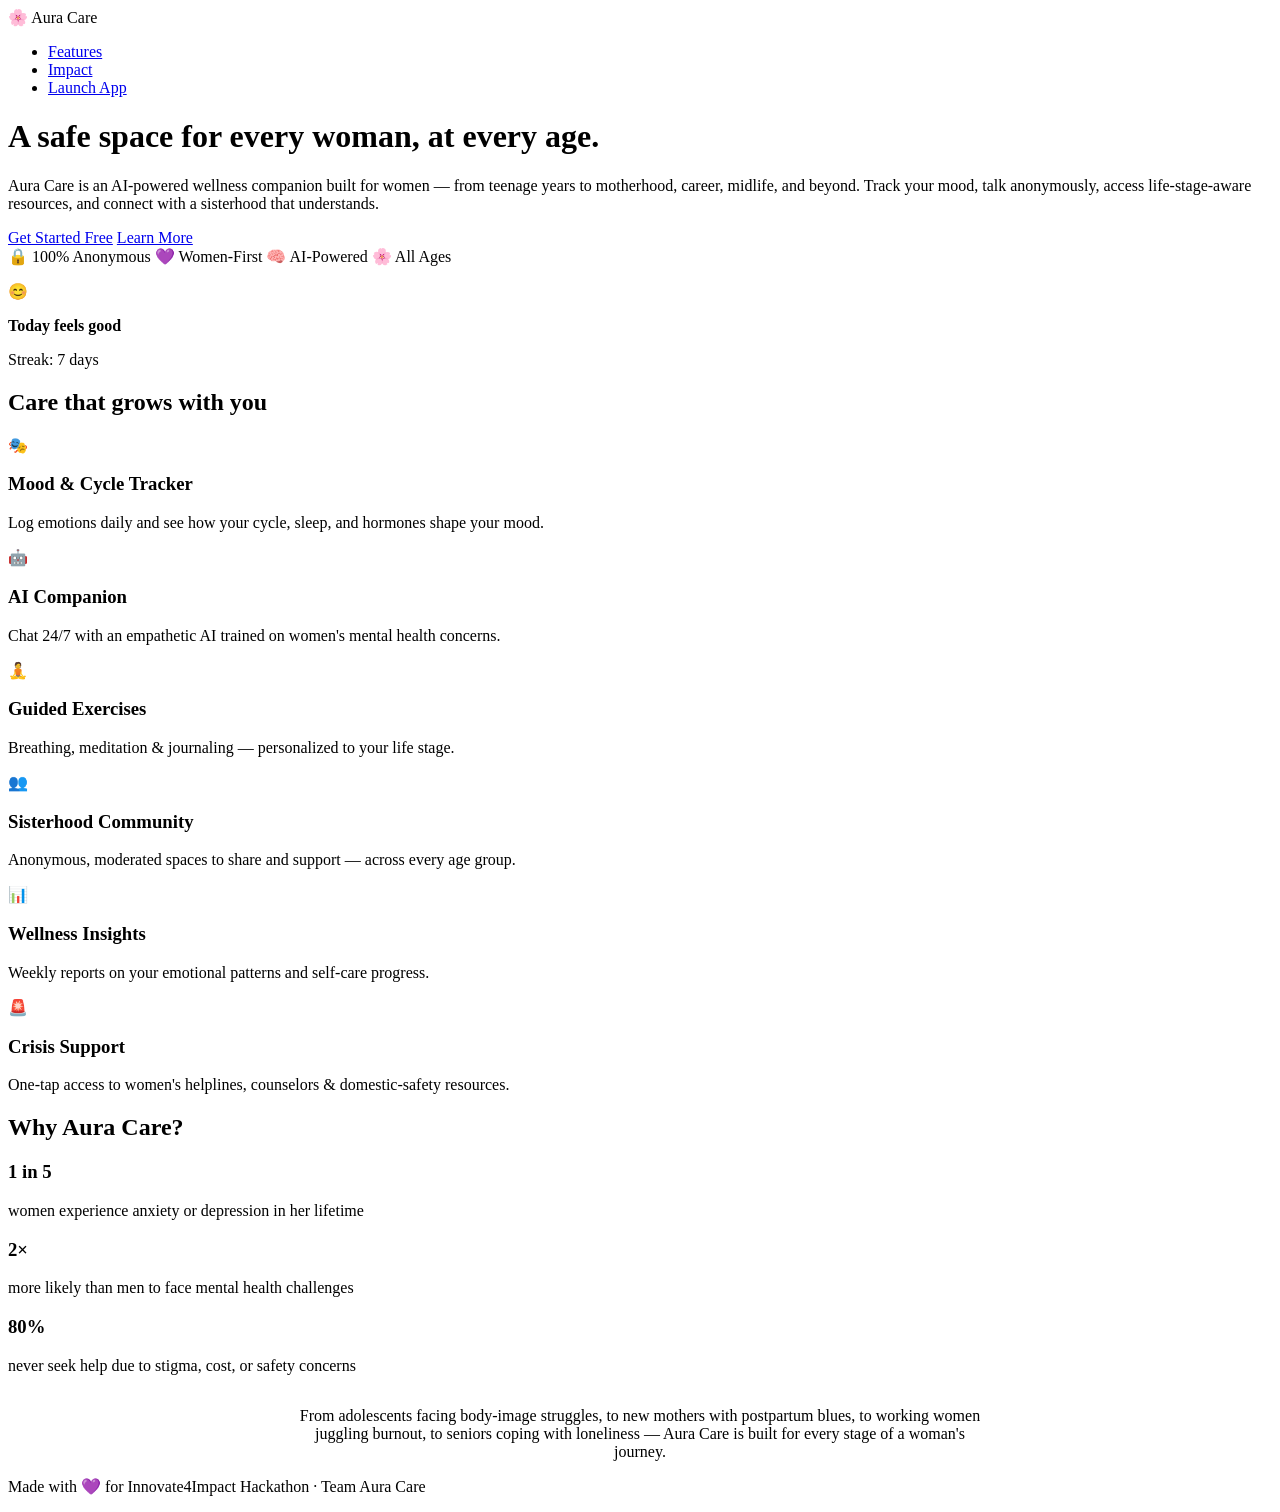
==== index.html @ 302e7a84 "Add files via upload" ====
<!DOCTYPE html>
<html lang="en">
<head>
<meta charset="UTF-8" />
<meta name="viewport" content="width=device-width, initial-scale=1.0"/>
<title>Aura Care — Mental Wellness for Every Woman</title>
<link rel="stylesheet" href="css/style.css"/>
</head>
<body class="landing">
<nav class="navbar">
  <div class="logo">🌸 <span>Aura Care</span></div>
  <ul class="nav-links">
    <li><a href="#features">Features</a></li>
    <li><a href="#impact">Impact</a></li>
    <li><a href="dashboard.html" class="btn-primary">Launch App</a></li>
  </ul>
</nav>

<header class="hero">
  <div class="hero-text">
    <h1>A safe space for <span class="grad">every woman</span>, at every age.</h1>
    <p>Aura Care is an AI-powered wellness companion built for women — from teenage years to motherhood, career, midlife, and beyond. Track your mood, talk anonymously, access life-stage-aware resources, and connect with a sisterhood that understands.</p>
    <div class="cta-group">
      <a href="dashboard.html" class="btn-primary large">Get Started Free</a>
      <a href="#features" class="btn-ghost large">Learn More</a>
    </div>
    <div class="trust">
      <span>🔒 100% Anonymous</span>
      <span>💜 Women-First</span>
      <span>🧠 AI-Powered</span>
      <span>🌸 All Ages</span>
    </div>
  </div>
  <div class="hero-visual">
    <div class="orb orb1"></div>
    <div class="orb orb2"></div>
    <div class="orb orb3"></div>
    <div class="card floating">
      <p class="mood-emoji">😊</p>
      <p><strong>Today feels good</strong></p>
      <p class="muted">Streak: 7 days</p>
    </div>
  </div>
</header>

<section id="features" class="features">
  <h2>Care that grows with <span class="grad">you</span></h2>
  <div class="feature-grid">
    <div class="feature-card">
      <div class="icon">🎭</div>
      <h3>Mood & Cycle Tracker</h3>
      <p>Log emotions daily and see how your cycle, sleep, and hormones shape your mood.</p>
    </div>
    <div class="feature-card">
      <div class="icon">🤖</div>
      <h3>AI Companion</h3>
      <p>Chat 24/7 with an empathetic AI trained on women's mental health concerns.</p>
    </div>
    <div class="feature-card">
      <div class="icon">🧘</div>
      <h3>Guided Exercises</h3>
      <p>Breathing, meditation & journaling — personalized to your life stage.</p>
    </div>
    <div class="feature-card">
      <div class="icon">👥</div>
      <h3>Sisterhood Community</h3>
      <p>Anonymous, moderated spaces to share and support — across every age group.</p>
    </div>
    <div class="feature-card">
      <div class="icon">📊</div>
      <h3>Wellness Insights</h3>
      <p>Weekly reports on your emotional patterns and self-care progress.</p>
    </div>
    <div class="feature-card">
      <div class="icon">🚨</div>
      <h3>Crisis Support</h3>
      <p>One-tap access to women's helplines, counselors & domestic-safety resources.</p>
    </div>
  </div>
</section>

<section id="impact" class="impact">
  <h2>Why Aura Care?</h2>
  <div class="stats">
    <div><h3>1 in 5</h3><p>women experience anxiety or depression in her lifetime</p></div>
    <div><h3>2×</h3><p>more likely than men to face mental health challenges</p></div>
    <div><h3>80%</h3><p>never seek help due to stigma, cost, or safety concerns</p></div>
  </div>
  <p style="text-align:center;margin-top:2rem;color:var(--muted);max-width:700px;margin-left:auto;margin-right:auto">From adolescents facing body-image struggles, to new mothers with postpartum blues, to working women juggling burnout, to seniors coping with loneliness — Aura Care is built for every stage of a woman's journey.</p>
</section>

<footer>
  <p>Made with 💜 for Innovate4Impact Hackathon · Team Aura Care</p>
</footer>
</body>
</html>
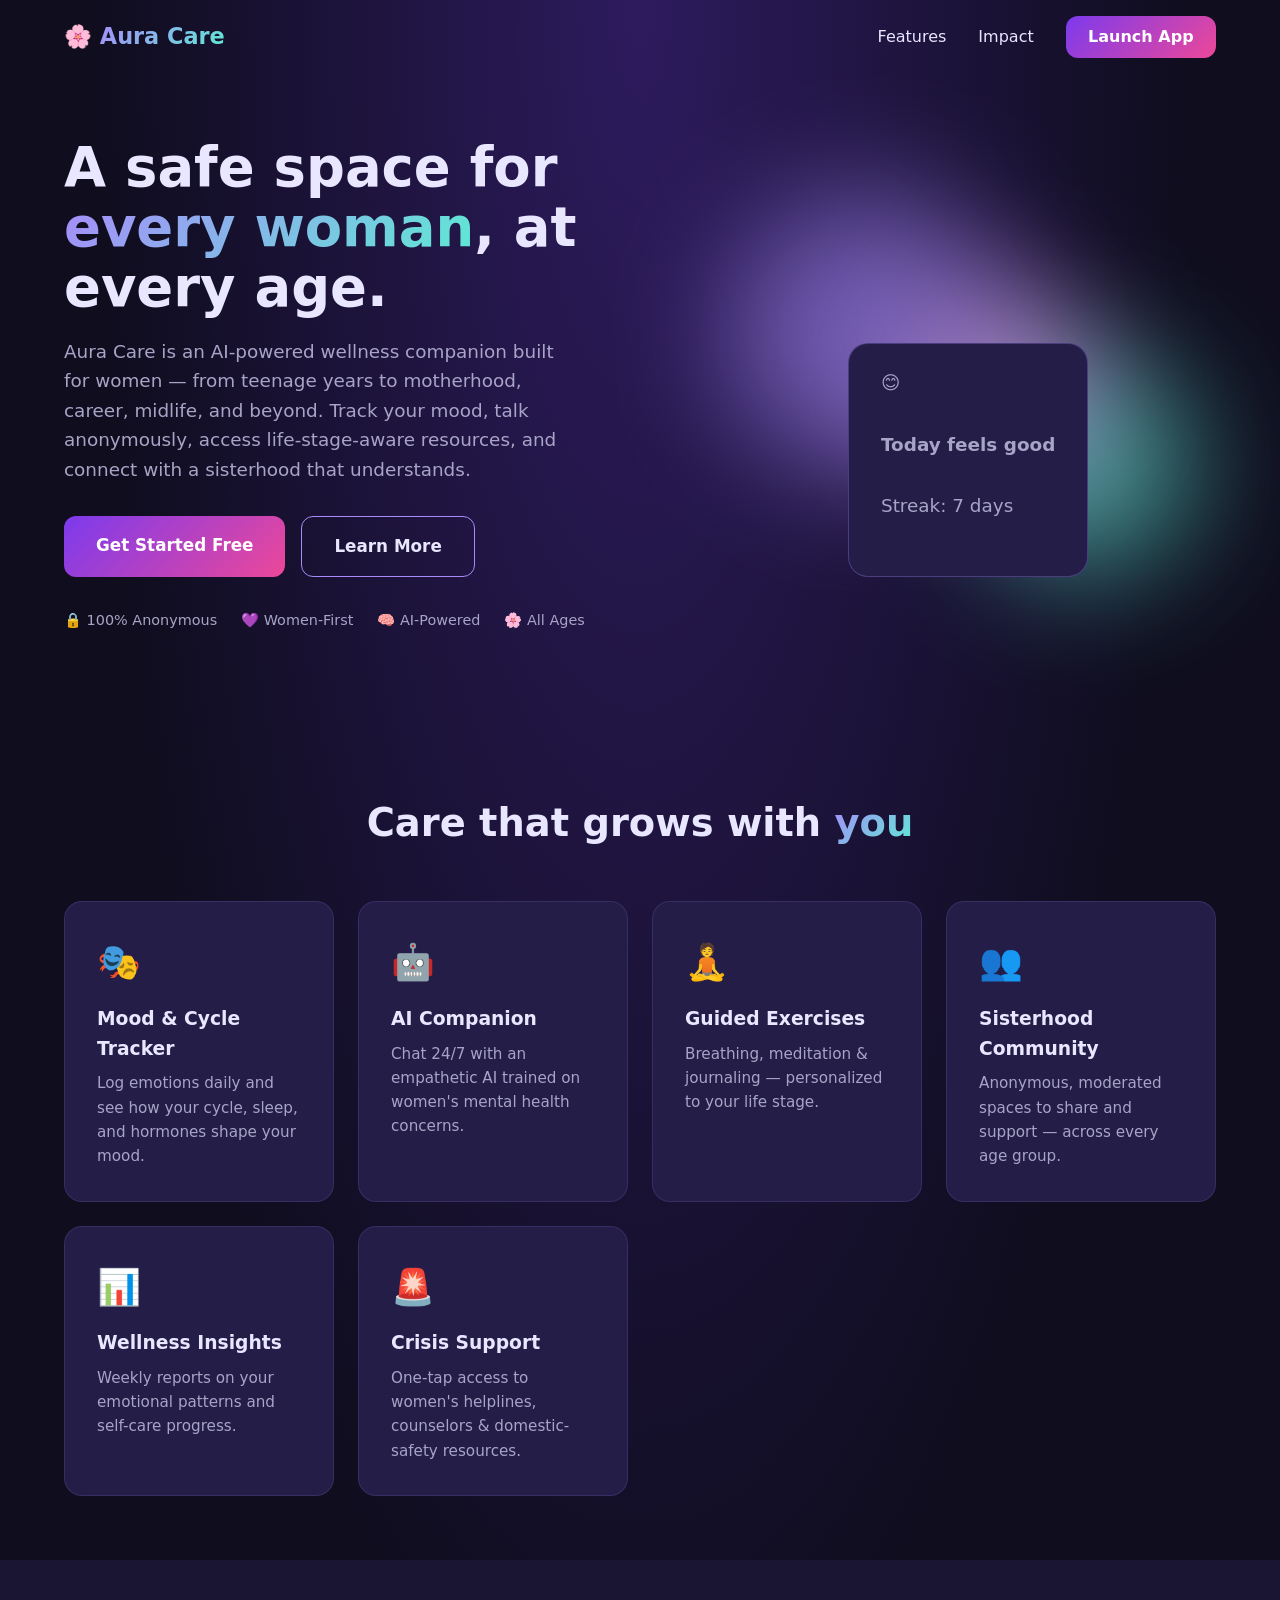
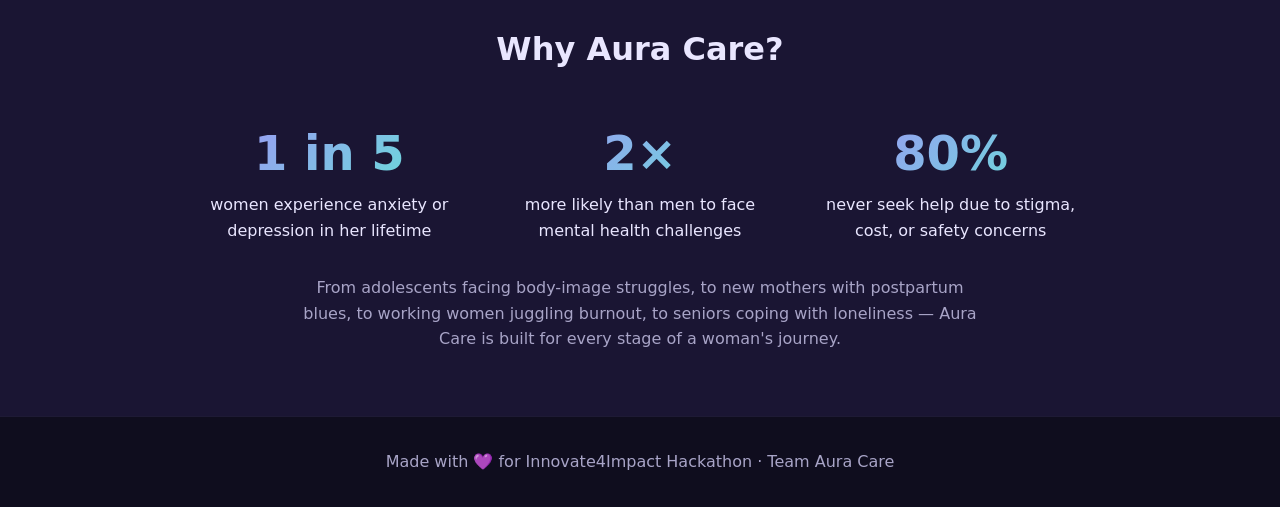
==== commit 4efb3bac: "Add files via upload" ====
--- a/index.html
+++ b/index.html
@@ -4,7 +4,7 @@
 <meta charset="UTF-8" />
 <meta name="viewport" content="width=device-width, initial-scale=1.0"/>
 <title>Aura Care — Mental Wellness for Every Woman</title>
-<link rel="stylesheet" href="css/style.css"/>
+<link rel="stylesheet" href="style.css"/>
 </head>
 <body class="landing">
 <nav class="navbar">
--- a/style.css
+++ b/style.css
@@ -0,0 +1,131 @@
+:root{
+  --bg:#0f0d1e; --bg2:#1a1533; --card:#231d47; --card2:#2d2557;
+  --pri:#a78bfa; --pri2:#7c3aed; --acc:#5eead4; --pink:#f0abfc;
+  --text:#e9e6ff; --muted:#a8a4c7; --danger:#ff6b8a;
+  --grad:linear-gradient(135deg,#a78bfa,#5eead4);
+  --grad2:linear-gradient(135deg,#7c3aed,#ec4899);
+}
+*{box-sizing:border-box;margin:0;padding:0}
+body{font-family:'Inter',system-ui,-apple-system,sans-serif;background:var(--bg);color:var(--text);line-height:1.6;min-height:100vh}
+a{color:inherit;text-decoration:none}
+.muted{color:var(--muted);font-size:.9rem}
+.grad{background:var(--grad);-webkit-background-clip:text;background-clip:text;color:transparent}
+
+/* Buttons */
+.btn-primary{background:var(--grad2);color:#fff;border:none;padding:.7rem 1.4rem;border-radius:12px;font-weight:600;cursor:pointer;transition:transform .2s,box-shadow .2s}
+.btn-primary:hover{transform:translateY(-2px);box-shadow:0 10px 30px rgba(124,58,237,.4)}
+.btn-primary.large,.btn-ghost.large{padding:1rem 2rem;font-size:1.05rem}
+.btn-ghost{background:transparent;color:var(--text);border:1.5px solid var(--pri);padding:.7rem 1.4rem;border-radius:12px;font-weight:600;cursor:pointer}
+.btn-ghost:hover{background:rgba(167,139,250,.1)}
+
+/* ===== Landing ===== */
+.landing{background:radial-gradient(ellipse at top,#2d1b5e 0%,var(--bg) 60%)}
+.navbar{display:flex;justify-content:space-between;align-items:center;padding:1.2rem 4rem}
+.logo{font-size:1.4rem;font-weight:700}
+.logo span{background:var(--grad);-webkit-background-clip:text;color:transparent}
+.nav-links{display:flex;gap:2rem;list-style:none;align-items:center}
+.hero{display:grid;grid-template-columns:1.1fr 1fr;gap:3rem;padding:4rem 4rem 6rem;align-items:center}
+.hero h1{font-size:3.4rem;line-height:1.1;margin-bottom:1.2rem;font-weight:800}
+.hero p{font-size:1.15rem;color:var(--muted);margin-bottom:2rem;max-width:520px}
+.cta-group{display:flex;gap:1rem;margin-bottom:2rem;flex-wrap:wrap}
+.trust{display:flex;gap:1.5rem;color:var(--muted);font-size:.9rem;flex-wrap:wrap}
+.hero-visual{position:relative;height:420px}
+.orb{position:absolute;border-radius:50%;filter:blur(60px);opacity:.6}
+.orb1{width:280px;height:280px;background:var(--pri);top:20px;left:40px}
+.orb2{width:220px;height:220px;background:var(--acc);bottom:20px;right:20px}
+.orb3{width:180px;height:180px;background:var(--pink);top:120px;right:120px}
+.card.floating{position:absolute;top:40%;left:30%;background:var(--card);padding:1.5rem 2rem;border-radius:20px;border:1px solid rgba(167,139,250,.3);backdrop-filter:blur(10px);animation:float 4s ease-in-out infinite}
+.mood-emoji{font-size:2.5rem;margin-bottom:.5rem}
+@keyframes float{0%,100%{transform:translateY(0)}50%{transform:translateY(-15px)}}
+
+.features{padding:4rem 4rem;text-align:center}
+.features h2{font-size:2.4rem;margin-bottom:3rem}
+.feature-grid{display:grid;grid-template-columns:repeat(auto-fit,minmax(260px,1fr));gap:1.5rem;max-width:1200px;margin:0 auto}
+.feature-card{background:var(--card);padding:2rem;border-radius:18px;border:1px solid rgba(167,139,250,.15);text-align:left;transition:transform .3s}
+.feature-card:hover{transform:translateY(-6px);border-color:var(--pri)}
+.feature-card .icon{font-size:2.2rem;margin-bottom:.8rem}
+.feature-card h3{margin-bottom:.5rem}
+.feature-card p{color:var(--muted);font-size:.95rem}
+
+.impact{padding:4rem;text-align:center;background:var(--bg2)}
+.impact h2{font-size:2rem;margin-bottom:2.5rem}
+.stats{display:grid;grid-template-columns:repeat(auto-fit,minmax(200px,1fr));gap:2rem;max-width:900px;margin:0 auto}
+.stats h3{font-size:3rem;background:var(--grad);-webkit-background-clip:text;color:transparent}
+footer{padding:2rem;text-align:center;color:var(--muted);border-top:1px solid rgba(167,139,250,.1)}
+
+/* ===== App layout ===== */
+.app{display:grid;grid-template-columns:260px 1fr;min-height:100vh}
+.sidebar{background:var(--bg2);padding:1.5rem 1rem;border-right:1px solid rgba(167,139,250,.1);display:flex;flex-direction:column}
+.sidebar .logo{padding:0 .8rem 1.5rem;font-size:1.3rem}
+.sidebar nav{display:flex;flex-direction:column;gap:.4rem;flex:1}
+.sidebar nav a{padding:.85rem 1rem;border-radius:10px;color:var(--muted);font-weight:500;transition:all .2s}
+.sidebar nav a:hover{background:rgba(167,139,250,.1);color:var(--text)}
+.sidebar nav a.active{background:var(--grad2);color:#fff}
+.sos a{display:block;padding:.85rem 1rem;background:rgba(255,107,138,.15);color:var(--danger);border-radius:10px;font-weight:600;text-align:center}
+.content{padding:2rem 3rem;overflow-y:auto}
+.topbar{display:flex;justify-content:space-between;align-items:center;margin-bottom:2rem;flex-wrap:wrap;gap:1rem}
+.topbar h1{font-size:1.8rem}
+.streak-badge{background:var(--card);padding:.7rem 1.2rem;border-radius:12px;font-weight:600}
+.anon-badge{background:var(--card);padding:.6rem 1.1rem;border-radius:20px;font-size:.9rem}
+
+.panel,.mood-log,.post-box{background:var(--card);padding:1.8rem;border-radius:18px;margin-bottom:1.5rem;border:1px solid rgba(167,139,250,.1)}
+.mood-log h2,.panel h2{margin-bottom:1rem;font-size:1.2rem}
+.mood-picker{display:flex;gap:.6rem;margin-bottom:1rem;flex-wrap:wrap}
+.mood-picker button{width:60px;height:60px;font-size:1.8rem;background:var(--card2);border:2px solid transparent;border-radius:14px;cursor:pointer;transition:all .2s}
+.mood-picker button:hover{border-color:var(--pri);transform:scale(1.1)}
+.mood-picker button.selected{border-color:var(--acc);background:rgba(94,234,212,.15)}
+#moodNote,.post-box textarea{width:100%;background:var(--card2);border:1px solid rgba(167,139,250,.2);color:var(--text);padding:1rem;border-radius:12px;font-family:inherit;resize:vertical;min-height:70px;margin-bottom:1rem}
+.grid-2{display:grid;grid-template-columns:1fr 1fr;gap:1.5rem}
+@media(max-width:900px){.grid-2{grid-template-columns:1fr}.app{grid-template-columns:1fr}.hero{grid-template-columns:1fr;padding:2rem}.hero h1{font-size:2.2rem}.navbar{padding:1rem 1.5rem}}
+
+.chart{display:flex;gap:.6rem;align-items:end;height:140px;padding:1rem 0}
+.chart .bar{flex:1;background:var(--grad);border-radius:8px 8px 0 0;min-height:8px;position:relative;transition:height .5s}
+.chart .bar span{position:absolute;bottom:-22px;left:50%;transform:translateX(-50%);font-size:.75rem;color:var(--muted)}
+.rec-list{list-style:none;margin-bottom:1rem}
+.rec-list li{padding:.6rem 0;border-bottom:1px solid rgba(167,139,250,.1)}
+.history{list-style:none}
+.history li{padding:.9rem;background:var(--card2);border-radius:10px;margin-bottom:.5rem;display:flex;justify-content:space-between;align-items:center}
+
+/* Chat */
+.chat-wrap{display:flex;flex-direction:column;height:100vh}
+.chat-box{flex:1;background:var(--card);border-radius:18px;padding:1.5rem;overflow-y:auto;margin-bottom:1rem;display:flex;flex-direction:column;gap:.8rem}
+.msg{padding:.9rem 1.2rem;border-radius:16px;max-width:70%;line-height:1.5}
+.msg.bot{background:var(--card2);align-self:flex-start;border-bottom-left-radius:4px}
+.msg.user{background:var(--grad2);align-self:flex-end;border-bottom-right-radius:4px}
+.chat-input{display:flex;gap:.8rem;margin-bottom:1rem}
+.chat-input input{flex:1;background:var(--card);border:1px solid rgba(167,139,250,.2);color:var(--text);padding:1rem 1.2rem;border-radius:12px;font-size:1rem}
+.quick-replies{display:flex;gap:.6rem;flex-wrap:wrap;margin-bottom:1rem}
+.quick-replies button{background:var(--card);color:var(--text);border:1px solid rgba(167,139,250,.3);padding:.6rem 1rem;border-radius:20px;cursor:pointer;font-size:.9rem}
+.quick-replies button:hover{background:var(--card2)}
+
+/* Resources */
+.tabs{display:flex;gap:.6rem;margin-bottom:1.5rem;flex-wrap:wrap}
+.tab{background:var(--card);color:var(--muted);border:none;padding:.6rem 1.2rem;border-radius:20px;cursor:pointer;font-weight:500}
+.tab.active{background:var(--grad2);color:#fff}
+.resource-grid{display:grid;grid-template-columns:repeat(auto-fit,minmax(260px,1fr));gap:1.2rem}
+.res-card{background:var(--card);padding:1.5rem;border-radius:16px;border:1px solid rgba(167,139,250,.1)}
+.res-card .thumb{font-size:2.5rem;margin-bottom:.6rem}
+.res-card h3{margin-bottom:.4rem}
+.res-card p{color:var(--muted);font-size:.9rem;margin-bottom:1rem}
+
+/* Modal */
+.modal{position:fixed;inset:0;background:rgba(0,0,0,.7);display:flex;align-items:center;justify-content:center;z-index:100;backdrop-filter:blur(6px)}
+.modal.hidden{display:none}
+.modal-body{background:var(--card);padding:2rem;border-radius:20px;max-width:420px;width:90%;text-align:center}
+.modal-body h2{margin-bottom:1rem}
+.modal-body ul{list-style:none;text-align:left;margin:1rem 0}
+.modal-body li{padding:.6rem 0;border-bottom:1px solid rgba(167,139,250,.1)}
+.breathe-modal .breathe-circle{width:180px;height:180px;border-radius:50%;background:var(--grad);margin:2rem auto;animation:breathe 8s ease-in-out infinite}
+@keyframes breathe{0%,100%{transform:scale(.6)}50%{transform:scale(1.2)}}
+
+/* Community */
+.post-actions{display:flex;justify-content:space-between;gap:1rem;flex-wrap:wrap}
+.post-actions select{background:var(--card2);color:var(--text);border:1px solid rgba(167,139,250,.2);padding:.6rem;border-radius:8px}
+.feed{display:flex;flex-direction:column;gap:1rem}
+.post{background:var(--card);padding:1.4rem;border-radius:14px;border:1px solid rgba(167,139,250,.1)}
+.post-head{display:flex;gap:.8rem;align-items:center;margin-bottom:.7rem;flex-wrap:wrap}
+.tag{background:rgba(94,234,212,.15);color:var(--acc);padding:.2rem .7rem;border-radius:10px;font-size:.8rem}
+.post p{margin-bottom:.8rem}
+.post-actions-row{display:flex;gap:.8rem}
+.post-actions-row button{background:transparent;color:var(--muted);border:none;cursor:pointer;font-size:.9rem;padding:.3rem .6rem;border-radius:8px}
+.post-actions-row button:hover{background:var(--card2);color:var(--text)}
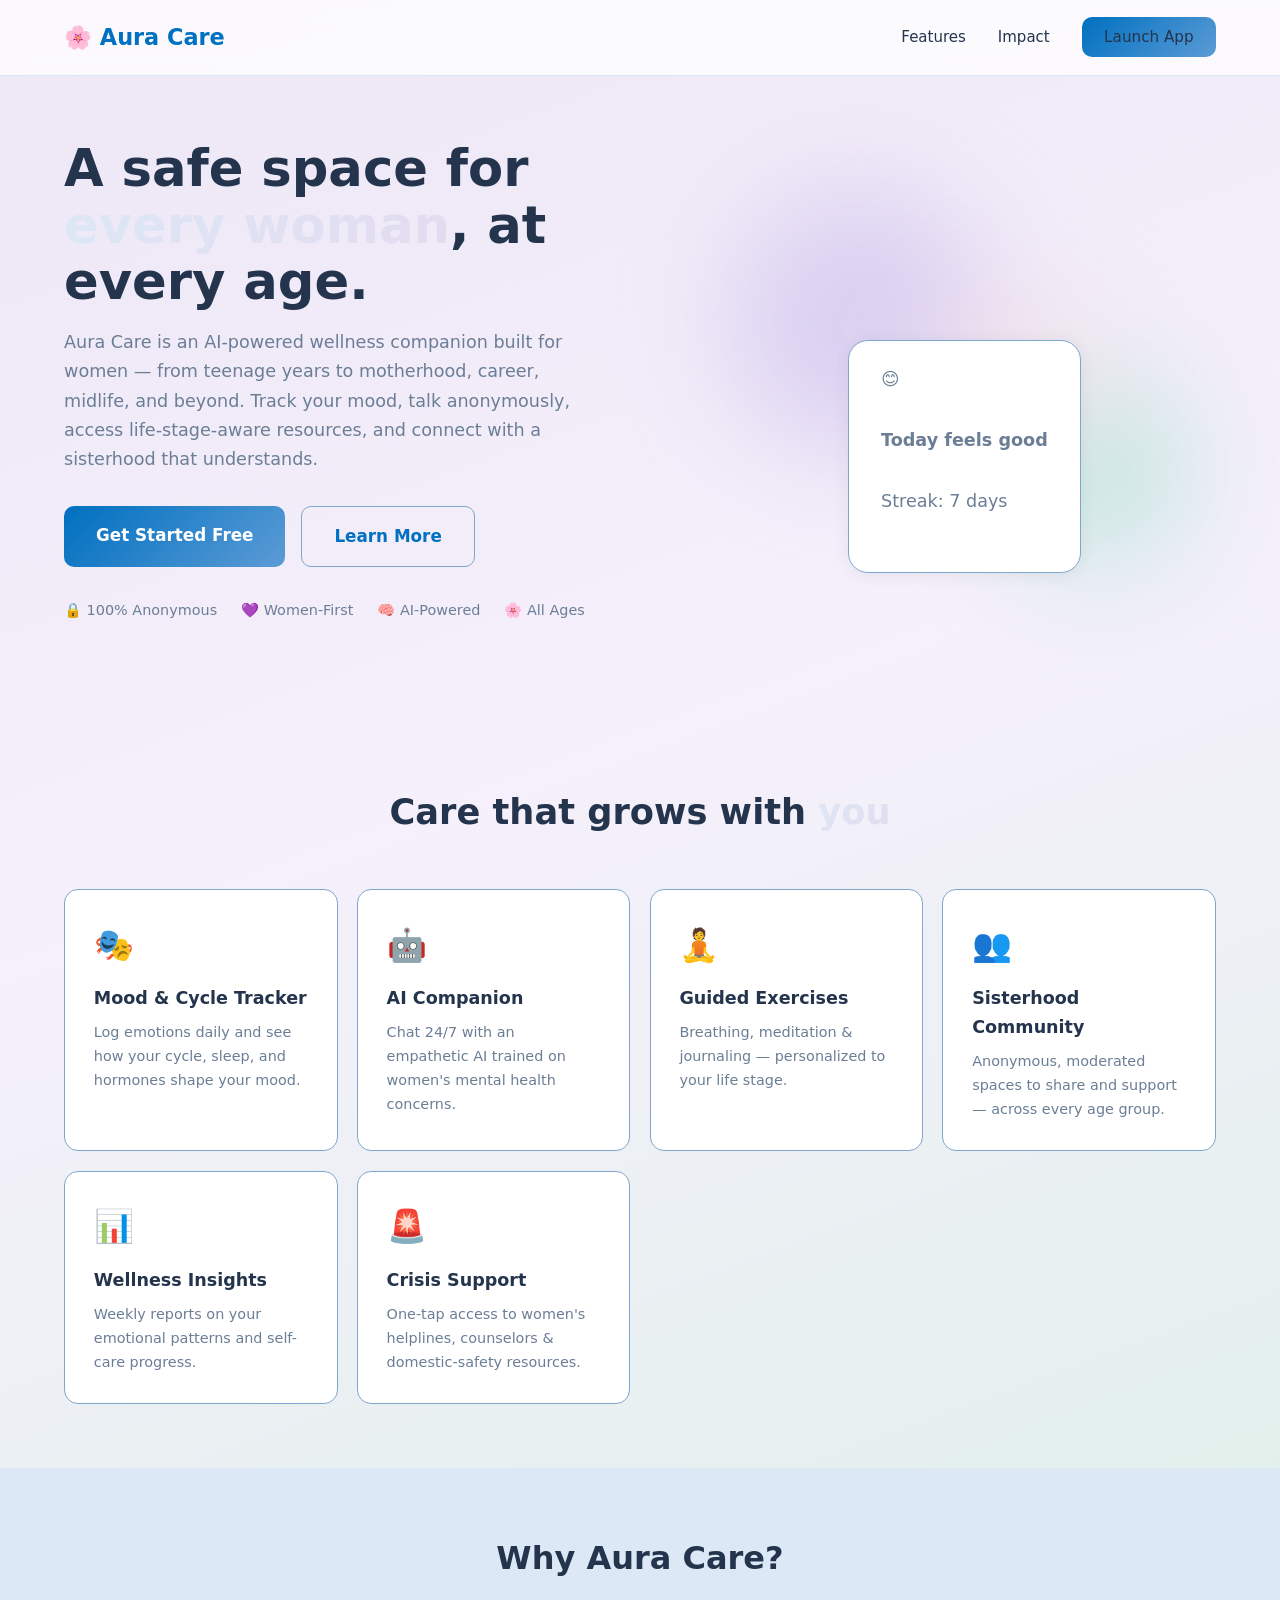
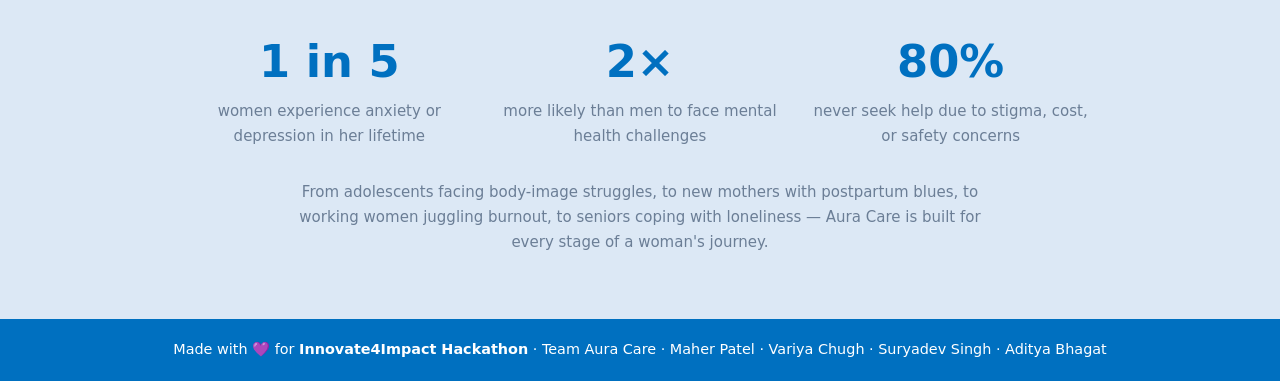
==== commit ee283d4b: "Add files via upload updated layout of all the htmls" ====
--- a/index.html
+++ b/index.html
@@ -89,8 +89,8 @@
   <p style="text-align:center;margin-top:2rem;color:var(--muted);max-width:700px;margin-left:auto;margin-right:auto">From adolescents facing body-image struggles, to new mothers with postpartum blues, to working women juggling burnout, to seniors coping with loneliness — Aura Care is built for every stage of a woman's journey.</p>
 </section>
 
-<footer>
-  <p>Made with 💜 for Innovate4Impact Hackathon · Team Aura Care</p>
+<footer style="background:#0070C0;color:#fff;padding:1.2rem 2rem;text-align:center;font-size:.9rem">
+  <p>Made with 💜 for <strong>Innovate4Impact Hackathon</strong> · Team Aura Care · Maher Patel · Variya Chugh · Suryadev Singh · Aditya Bhagat</p>
 </footer>
 </body>
 </html>
--- a/style.css
+++ b/style.css
@@ -1,131 +1,500 @@
-:root{
-  --bg:#0f0d1e; --bg2:#1a1533; --card:#231d47; --card2:#2d2557;
-  --pri:#a78bfa; --pri2:#7c3aed; --acc:#5eead4; --pink:#f0abfc;
-  --text:#e9e6ff; --muted:#a8a4c7; --danger:#ff6b8a;
-  --grad:linear-gradient(135deg,#a78bfa,#5eead4);
-  --grad2:linear-gradient(135deg,#7c3aed,#ec4899);
-}
-*{box-sizing:border-box;margin:0;padding:0}
-body{font-family:'Inter',system-ui,-apple-system,sans-serif;background:var(--bg);color:var(--text);line-height:1.6;min-height:100vh}
-a{color:inherit;text-decoration:none}
-.muted{color:var(--muted);font-size:.9rem}
-.grad{background:var(--grad);-webkit-background-clip:text;background-clip:text;color:transparent}
-
-/* Buttons */
-.btn-primary{background:var(--grad2);color:#fff;border:none;padding:.7rem 1.4rem;border-radius:12px;font-weight:600;cursor:pointer;transition:transform .2s,box-shadow .2s}
-.btn-primary:hover{transform:translateY(-2px);box-shadow:0 10px 30px rgba(124,58,237,.4)}
-.btn-primary.large,.btn-ghost.large{padding:1rem 2rem;font-size:1.05rem}
-.btn-ghost{background:transparent;color:var(--text);border:1.5px solid var(--pri);padding:.7rem 1.4rem;border-radius:12px;font-weight:600;cursor:pointer}
-.btn-ghost:hover{background:rgba(167,139,250,.1)}
-
-/* ===== Landing ===== */
-.landing{background:radial-gradient(ellipse at top,#2d1b5e 0%,var(--bg) 60%)}
-.navbar{display:flex;justify-content:space-between;align-items:center;padding:1.2rem 4rem}
-.logo{font-size:1.4rem;font-weight:700}
-.logo span{background:var(--grad);-webkit-background-clip:text;color:transparent}
-.nav-links{display:flex;gap:2rem;list-style:none;align-items:center}
-.hero{display:grid;grid-template-columns:1.1fr 1fr;gap:3rem;padding:4rem 4rem 6rem;align-items:center}
-.hero h1{font-size:3.4rem;line-height:1.1;margin-bottom:1.2rem;font-weight:800}
-.hero p{font-size:1.15rem;color:var(--muted);margin-bottom:2rem;max-width:520px}
-.cta-group{display:flex;gap:1rem;margin-bottom:2rem;flex-wrap:wrap}
-.trust{display:flex;gap:1.5rem;color:var(--muted);font-size:.9rem;flex-wrap:wrap}
-.hero-visual{position:relative;height:420px}
-.orb{position:absolute;border-radius:50%;filter:blur(60px);opacity:.6}
-.orb1{width:280px;height:280px;background:var(--pri);top:20px;left:40px}
-.orb2{width:220px;height:220px;background:var(--acc);bottom:20px;right:20px}
-.orb3{width:180px;height:180px;background:var(--pink);top:120px;right:120px}
-.card.floating{position:absolute;top:40%;left:30%;background:var(--card);padding:1.5rem 2rem;border-radius:20px;border:1px solid rgba(167,139,250,.3);backdrop-filter:blur(10px);animation:float 4s ease-in-out infinite}
-.mood-emoji{font-size:2.5rem;margin-bottom:.5rem}
-@keyframes float{0%,100%{transform:translateY(0)}50%{transform:translateY(-15px)}}
-
-.features{padding:4rem 4rem;text-align:center}
-.features h2{font-size:2.4rem;margin-bottom:3rem}
-.feature-grid{display:grid;grid-template-columns:repeat(auto-fit,minmax(260px,1fr));gap:1.5rem;max-width:1200px;margin:0 auto}
-.feature-card{background:var(--card);padding:2rem;border-radius:18px;border:1px solid rgba(167,139,250,.15);text-align:left;transition:transform .3s}
-.feature-card:hover{transform:translateY(-6px);border-color:var(--pri)}
-.feature-card .icon{font-size:2.2rem;margin-bottom:.8rem}
-.feature-card h3{margin-bottom:.5rem}
-.feature-card p{color:var(--muted);font-size:.95rem}
-
-.impact{padding:4rem;text-align:center;background:var(--bg2)}
-.impact h2{font-size:2rem;margin-bottom:2.5rem}
-.stats{display:grid;grid-template-columns:repeat(auto-fit,minmax(200px,1fr));gap:2rem;max-width:900px;margin:0 auto}
-.stats h3{font-size:3rem;background:var(--grad);-webkit-background-clip:text;color:transparent}
-footer{padding:2rem;text-align:center;color:var(--muted);border-top:1px solid rgba(167,139,250,.1)}
-
-/* ===== App layout ===== */
-.app{display:grid;grid-template-columns:260px 1fr;min-height:100vh}
-.sidebar{background:var(--bg2);padding:1.5rem 1rem;border-right:1px solid rgba(167,139,250,.1);display:flex;flex-direction:column}
-.sidebar .logo{padding:0 .8rem 1.5rem;font-size:1.3rem}
-.sidebar nav{display:flex;flex-direction:column;gap:.4rem;flex:1}
-.sidebar nav a{padding:.85rem 1rem;border-radius:10px;color:var(--muted);font-weight:500;transition:all .2s}
-.sidebar nav a:hover{background:rgba(167,139,250,.1);color:var(--text)}
-.sidebar nav a.active{background:var(--grad2);color:#fff}
-.sos a{display:block;padding:.85rem 1rem;background:rgba(255,107,138,.15);color:var(--danger);border-radius:10px;font-weight:600;text-align:center}
-.content{padding:2rem 3rem;overflow-y:auto}
-.topbar{display:flex;justify-content:space-between;align-items:center;margin-bottom:2rem;flex-wrap:wrap;gap:1rem}
-.topbar h1{font-size:1.8rem}
-.streak-badge{background:var(--card);padding:.7rem 1.2rem;border-radius:12px;font-weight:600}
-.anon-badge{background:var(--card);padding:.6rem 1.1rem;border-radius:20px;font-size:.9rem}
-
-.panel,.mood-log,.post-box{background:var(--card);padding:1.8rem;border-radius:18px;margin-bottom:1.5rem;border:1px solid rgba(167,139,250,.1)}
-.mood-log h2,.panel h2{margin-bottom:1rem;font-size:1.2rem}
-.mood-picker{display:flex;gap:.6rem;margin-bottom:1rem;flex-wrap:wrap}
-.mood-picker button{width:60px;height:60px;font-size:1.8rem;background:var(--card2);border:2px solid transparent;border-radius:14px;cursor:pointer;transition:all .2s}
-.mood-picker button:hover{border-color:var(--pri);transform:scale(1.1)}
-.mood-picker button.selected{border-color:var(--acc);background:rgba(94,234,212,.15)}
-#moodNote,.post-box textarea{width:100%;background:var(--card2);border:1px solid rgba(167,139,250,.2);color:var(--text);padding:1rem;border-radius:12px;font-family:inherit;resize:vertical;min-height:70px;margin-bottom:1rem}
-.grid-2{display:grid;grid-template-columns:1fr 1fr;gap:1.5rem}
-@media(max-width:900px){.grid-2{grid-template-columns:1fr}.app{grid-template-columns:1fr}.hero{grid-template-columns:1fr;padding:2rem}.hero h1{font-size:2.2rem}.navbar{padding:1rem 1.5rem}}
-
-.chart{display:flex;gap:.6rem;align-items:end;height:140px;padding:1rem 0}
-.chart .bar{flex:1;background:var(--grad);border-radius:8px 8px 0 0;min-height:8px;position:relative;transition:height .5s}
-.chart .bar span{position:absolute;bottom:-22px;left:50%;transform:translateX(-50%);font-size:.75rem;color:var(--muted)}
-.rec-list{list-style:none;margin-bottom:1rem}
-.rec-list li{padding:.6rem 0;border-bottom:1px solid rgba(167,139,250,.1)}
-.history{list-style:none}
-.history li{padding:.9rem;background:var(--card2);border-radius:10px;margin-bottom:.5rem;display:flex;justify-content:space-between;align-items:center}
-
-/* Chat */
-.chat-wrap{display:flex;flex-direction:column;height:100vh}
-.chat-box{flex:1;background:var(--card);border-radius:18px;padding:1.5rem;overflow-y:auto;margin-bottom:1rem;display:flex;flex-direction:column;gap:.8rem}
-.msg{padding:.9rem 1.2rem;border-radius:16px;max-width:70%;line-height:1.5}
-.msg.bot{background:var(--card2);align-self:flex-start;border-bottom-left-radius:4px}
-.msg.user{background:var(--grad2);align-self:flex-end;border-bottom-right-radius:4px}
-.chat-input{display:flex;gap:.8rem;margin-bottom:1rem}
-.chat-input input{flex:1;background:var(--card);border:1px solid rgba(167,139,250,.2);color:var(--text);padding:1rem 1.2rem;border-radius:12px;font-size:1rem}
-.quick-replies{display:flex;gap:.6rem;flex-wrap:wrap;margin-bottom:1rem}
-.quick-replies button{background:var(--card);color:var(--text);border:1px solid rgba(167,139,250,.3);padding:.6rem 1rem;border-radius:20px;cursor:pointer;font-size:.9rem}
-.quick-replies button:hover{background:var(--card2)}
-
-/* Resources */
-.tabs{display:flex;gap:.6rem;margin-bottom:1.5rem;flex-wrap:wrap}
-.tab{background:var(--card);color:var(--muted);border:none;padding:.6rem 1.2rem;border-radius:20px;cursor:pointer;font-weight:500}
-.tab.active{background:var(--grad2);color:#fff}
-.resource-grid{display:grid;grid-template-columns:repeat(auto-fit,minmax(260px,1fr));gap:1.2rem}
-.res-card{background:var(--card);padding:1.5rem;border-radius:16px;border:1px solid rgba(167,139,250,.1)}
-.res-card .thumb{font-size:2.5rem;margin-bottom:.6rem}
-.res-card h3{margin-bottom:.4rem}
-.res-card p{color:var(--muted);font-size:.9rem;margin-bottom:1rem}
-
-/* Modal */
-.modal{position:fixed;inset:0;background:rgba(0,0,0,.7);display:flex;align-items:center;justify-content:center;z-index:100;backdrop-filter:blur(6px)}
-.modal.hidden{display:none}
-.modal-body{background:var(--card);padding:2rem;border-radius:20px;max-width:420px;width:90%;text-align:center}
-.modal-body h2{margin-bottom:1rem}
-.modal-body ul{list-style:none;text-align:left;margin:1rem 0}
-.modal-body li{padding:.6rem 0;border-bottom:1px solid rgba(167,139,250,.1)}
-.breathe-modal .breathe-circle{width:180px;height:180px;border-radius:50%;background:var(--grad);margin:2rem auto;animation:breathe 8s ease-in-out infinite}
-@keyframes breathe{0%,100%{transform:scale(.6)}50%{transform:scale(1.2)}}
-
-/* Community */
-.post-actions{display:flex;justify-content:space-between;gap:1rem;flex-wrap:wrap}
-.post-actions select{background:var(--card2);color:var(--text);border:1px solid rgba(167,139,250,.2);padding:.6rem;border-radius:8px}
-.feed{display:flex;flex-direction:column;gap:1rem}
-.post{background:var(--card);padding:1.4rem;border-radius:14px;border:1px solid rgba(167,139,250,.1)}
-.post-head{display:flex;gap:.8rem;align-items:center;margin-bottom:.7rem;flex-wrap:wrap}
-.tag{background:rgba(94,234,212,.15);color:var(--acc);padding:.2rem .7rem;border-radius:10px;font-size:.8rem}
-.post p{margin-bottom:.8rem}
-.post-actions-row{display:flex;gap:.8rem}
-.post-actions-row button{background:transparent;color:var(--muted);border:none;cursor:pointer;font-size:.9rem;padding:.3rem .6rem;border-radius:8px}
-.post-actions-row button:hover{background:var(--card2);color:var(--text)}
+/* ============================================================
+   Aura Care — PPT-Matched Design System
+   Palette source: aURA-cARE-fINAL.pptx
+   ─────────────────────────────────────────────────────────
+   Soft Lavender  #DCE8F5 fill / #7FA6CC border
+   Soft Purple    #E3DBF0 fill / #A491C7 border
+   Soft Mint      #D8F0E4 fill / #7FC4A0 border
+   Soft Peach     #FBE6D4 fill / #E3A868 border
+   Soft Rose      #F6DCE1 fill / #D68CA0 border
+   Text           #24344D  (dark navy — never pure black)
+   Primary blue   #0070C0  (ONLY saturated color in the deck)
+   ============================================================ */
+
+:root {
+  /* Backgrounds */
+  --bg:    #F7F4FC;
+  --bg2:   #EDE7F6;
+
+  /* Card surfaces */
+  --card:  #FFFFFF;
+  --card2: #F5F0FB;
+
+  /* PPT accent fills */
+  --lav-fill:   #DCE8F5; --lav-border:   #7FA6CC;
+  --purp-fill:  #E3DBF0; --purp-border:  #A491C7;
+  --mint-fill:  #D8F0E4; --mint-border:  #7FC4A0;
+  --peach-fill: #FBE6D4; --peach-border: #E3A868;
+  --rose-fill:  #F6DCE1; --rose-border:  #D68CA0;
+
+  /* Semantic aliases */
+  --pri:    #0070C0;       /* ONLY saturated — PPT footer blue */
+  --pri-dk: #005A9E;       /* hover darkening */
+  --acc:    #7FC4A0;       /* mint accent */
+  --pink:   #D68CA0;       /* rose accent */
+  --text:   #24344D;       /* dark navy */
+  --muted:  #6B7E96;       /* medium slate */
+  --danger: #C0392B;       /* kept for crisis — used sparingly */
+
+  /* Gradients — pastels only */
+  --grad:  linear-gradient(135deg, #DCE8F5, #E3DBF0);
+  --grad2: linear-gradient(135deg, #0070C0, #5B9BD5);
+
+  /* Utility */
+  --shadow: 0 2px 16px rgba(36, 52, 77, .08);
+  --radius: 14px;
+}
+
+/* ─── Reset ─── */
+*, *::before, *::after { box-sizing: border-box; margin: 0; padding: 0; }
+html { scroll-behavior: smooth; }
+body {
+  font-family: 'Inter', system-ui, -apple-system, sans-serif;
+  background: var(--bg);
+  color: var(--text);
+  line-height: 1.65;
+  min-height: 100vh;
+  font-size: 15px;
+}
+a { color: var(--pri); text-decoration: none; }
+a:hover { text-decoration: underline; }
+
+/* ─── Utility ─── */
+.muted  { color: var(--muted); font-size: .9rem; }
+.grad   { background: var(--grad); -webkit-background-clip: text; background-clip: text; color: transparent; }
+
+/* ─── Buttons ─── */
+.btn-primary {
+  background: var(--grad2);
+  color: #fff;
+  border: none;
+  padding: .7rem 1.4rem;
+  border-radius: 10px;
+  font-weight: 600;
+  cursor: pointer;
+  font-size: .95rem;
+  transition: transform .2s, box-shadow .2s;
+}
+.btn-primary:hover {
+  transform: translateY(-2px);
+  box-shadow: 0 8px 24px rgba(0, 112, 192, .3);
+}
+.btn-primary.large, .btn-ghost.large { padding: 1rem 2rem; font-size: 1.05rem; }
+.btn-ghost {
+  background: transparent;
+  color: var(--pri);
+  border: 1.5px solid var(--lav-border);
+  padding: .7rem 1.4rem;
+  border-radius: 10px;
+  font-weight: 600;
+  cursor: pointer;
+  font-size: .95rem;
+  transition: background .2s;
+}
+.btn-ghost:hover { background: var(--lav-fill); }
+
+/* ════════════════════════════════════════════
+   LANDING PAGE
+   ════════════════════════════════════════════ */
+.landing {
+  background: linear-gradient(160deg, #EDE7F6 0%, #F5F0FB 40%, #D8F0E4 100%);
+}
+.navbar {
+  display: flex;
+  justify-content: space-between;
+  align-items: center;
+  padding: 1.2rem 4rem;
+  background: rgba(255,255,255,.75);
+  backdrop-filter: blur(10px);
+  border-bottom: 1px solid var(--lav-fill);
+}
+.logo { font-size: 1.4rem; font-weight: 800; color: var(--text); }
+.logo span { color: var(--pri); }
+.nav-links { display: flex; gap: 2rem; list-style: none; align-items: center; }
+.nav-links a { color: var(--text); font-weight: 500; }
+.nav-links a:hover { color: var(--pri); text-decoration: none; }
+
+.hero {
+  display: grid;
+  grid-template-columns: 1.1fr 1fr;
+  gap: 3rem;
+  padding: 4rem 4rem 6rem;
+  align-items: center;
+}
+.hero h1 { font-size: 3.2rem; line-height: 1.1; margin-bottom: 1.2rem; font-weight: 800; color: var(--text); }
+.hero p  { font-size: 1.1rem; color: var(--muted); margin-bottom: 2rem; max-width: 520px; }
+.cta-group { display: flex; gap: 1rem; margin-bottom: 2rem; flex-wrap: wrap; }
+.trust { display: flex; gap: 1.5rem; color: var(--muted); font-size: .9rem; flex-wrap: wrap; }
+
+/* Hero orbs — pastel, blurred */
+.hero-visual { position: relative; height: 420px; }
+.orb { position: absolute; border-radius: 50%; filter: blur(55px); opacity: .55; }
+.orb1 { width: 260px; height: 260px; background: #C7B8EA; top: 20px; left: 40px; }
+.orb2 { width: 200px; height: 200px; background: #A9E1D1; bottom: 20px; right: 20px; }
+.orb3 { width: 160px; height: 160px; background: #F6DCE1; top: 120px; right: 120px; }
+.card.floating {
+  position: absolute; top: 40%; left: 30%;
+  background: #fff;
+  padding: 1.5rem 2rem;
+  border-radius: 20px;
+  border: 1px solid var(--lav-border);
+  box-shadow: var(--shadow);
+  animation: float 4s ease-in-out infinite;
+}
+.mood-emoji { font-size: 2.5rem; margin-bottom: .5rem; }
+@keyframes float { 0%,100% { transform: translateY(0); } 50% { transform: translateY(-14px); } }
+
+/* Features section */
+.features { padding: 4rem; text-align: center; }
+.features h2 { font-size: 2.2rem; margin-bottom: 3rem; color: var(--text); }
+.feature-grid {
+  display: grid;
+  grid-template-columns: repeat(auto-fit, minmax(260px, 1fr));
+  gap: 1.2rem;
+  max-width: 1200px;
+  margin: 0 auto;
+}
+.feature-card {
+  background: #fff;
+  padding: 1.8rem;
+  border-radius: var(--radius);
+  border: 1px solid var(--lav-border);
+  text-align: left;
+  transition: transform .25s, box-shadow .25s;
+}
+.feature-card:hover { transform: translateY(-5px); box-shadow: var(--shadow); border-color: var(--purp-border); }
+.feature-card .icon { font-size: 2rem; margin-bottom: .8rem; }
+.feature-card h3 { margin-bottom: .5rem; color: var(--text); }
+.feature-card p  { color: var(--muted); font-size: .9rem; }
+
+/* Impact section */
+.impact { padding: 4rem; text-align: center; background: var(--lav-fill); }
+.impact h2 { font-size: 2rem; margin-bottom: 2.5rem; color: var(--text); }
+.stats { display: grid; grid-template-columns: repeat(auto-fit, minmax(200px, 1fr)); gap: 2rem; max-width: 900px; margin: 0 auto; }
+.stats h3 { font-size: 2.8rem; color: var(--pri); font-weight: 800; }
+.stats p  { color: var(--muted); }
+
+footer {
+  padding: 1.5rem 2rem;
+  text-align: center;
+  background: var(--pri);
+  color: #fff;
+  font-size: .9rem;
+}
+
+/* ════════════════════════════════════════════
+   APP LAYOUT (all inner pages)
+   ════════════════════════════════════════════ */
+.app {
+  display: grid;
+  grid-template-columns: 260px 1fr;
+  min-height: 100vh;
+}
+
+/* Sidebar */
+.sidebar {
+  background: var(--bg2);
+  padding: 1.5rem 1rem;
+  border-right: 1px solid var(--lav-border);
+  display: flex;
+  flex-direction: column;
+}
+.sidebar .logo { padding: 0 .8rem 1.5rem; font-size: 1.2rem; font-weight: 800; color: var(--text); }
+.sidebar .logo span { color: var(--pri); }
+.sidebar nav { display: flex; flex-direction: column; gap: .3rem; flex: 1; }
+.sidebar nav a {
+  padding: .8rem 1rem;
+  border-radius: 10px;
+  color: var(--muted);
+  font-weight: 500;
+  font-size: .9rem;
+  transition: all .2s;
+}
+.sidebar nav a:hover { background: var(--lav-fill); color: var(--text); text-decoration: none; }
+.sidebar nav a.active { background: var(--pri); color: #fff; }
+
+/* SOS button */
+.sos a {
+  display: block;
+  padding: .8rem 1rem;
+  background: var(--rose-fill);
+  color: #C0392B;
+  border: 1px solid var(--rose-border);
+  border-radius: 10px;
+  font-weight: 700;
+  text-align: center;
+  font-size: .9rem;
+}
+.sos a:hover { text-decoration: none; background: var(--rose-border); color: #fff; }
+
+/* Main content */
+.content { padding: 2rem 2.5rem; overflow-y: auto; }
+.topbar {
+  display: flex;
+  justify-content: space-between;
+  align-items: center;
+  margin-bottom: 2rem;
+  flex-wrap: wrap;
+  gap: 1rem;
+}
+.topbar h1 { font-size: 1.7rem; color: var(--text); font-weight: 700; }
+.streak-badge {
+  background: var(--peach-fill);
+  border: 1px solid var(--peach-border);
+  padding: .6rem 1.2rem;
+  border-radius: 20px;
+  font-weight: 600;
+  font-size: .9rem;
+  color: var(--text);
+}
+.anon-badge { background: var(--lav-fill); border: 1px solid var(--lav-border); padding: .5rem 1rem; border-radius: 20px; font-size: .9rem; color: var(--text); }
+
+/* Panels / cards */
+.panel, .mood-log, .post-box {
+  background: #fff;
+  padding: 1.6rem;
+  border-radius: var(--radius);
+  margin-bottom: 1.2rem;
+  border: 1px solid var(--lav-border);
+  box-shadow: var(--shadow);
+}
+.mood-log h2, .panel h2 { margin-bottom: 1rem; font-size: 1.15rem; color: var(--text); font-weight: 700; }
+
+/* Mood picker */
+.mood-picker { display: flex; gap: .6rem; margin-bottom: 1rem; flex-wrap: wrap; }
+.mood-picker button {
+  width: 58px; height: 58px;
+  font-size: 1.7rem;
+  background: var(--lav-fill);
+  border: 2px solid transparent;
+  border-radius: 12px;
+  cursor: pointer;
+  transition: all .2s;
+}
+.mood-picker button:hover { border-color: var(--lav-border); transform: scale(1.1); }
+.mood-picker button.selected { border-color: var(--pri); background: #E8F3FA; }
+
+/* Textareas / inputs */
+#moodNote, .post-box textarea {
+  width: 100%;
+  background: var(--card2);
+  border: 1px solid var(--lav-border);
+  color: var(--text);
+  padding: .9rem;
+  border-radius: 10px;
+  font-family: inherit;
+  resize: vertical;
+  min-height: 70px;
+  margin-bottom: 1rem;
+}
+#moodNote::placeholder, .post-box textarea::placeholder { color: var(--muted); }
+
+/* 2-column grid */
+.grid-2 { display: grid; grid-template-columns: 1fr 1fr; gap: 1.2rem; }
+
+/* Responsive */
+@media(max-width: 960px) {
+  .grid-2 { grid-template-columns: 1fr; }
+  .app { grid-template-columns: 1fr; }
+  .hero { grid-template-columns: 1fr; padding: 2rem; }
+  .hero h1 { font-size: 2.2rem; }
+  .navbar { padding: 1rem 1.5rem; }
+  .content { padding: 1.2rem 1rem; }
+}
+
+/* Bar chart */
+.chart { display: flex; gap: .6rem; align-items: flex-end; height: 130px; padding: .8rem 0; }
+.chart .bar {
+  flex: 1;
+  background: linear-gradient(180deg, var(--pri) 0%, var(--lav-border) 100%);
+  border-radius: 6px 6px 0 0;
+  min-height: 8px;
+  position: relative;
+  transition: height .5s;
+}
+.chart .bar span { position: absolute; bottom: -20px; left: 50%; transform: translateX(-50%); font-size: .72rem; color: var(--muted); }
+
+/* Recommendation list */
+.rec-list { list-style: none; margin-bottom: 1rem; }
+.rec-list li { padding: .55rem 0; border-bottom: 1px solid var(--lav-fill); color: var(--text); }
+
+/* History list */
+.history { list-style: none; }
+.history li {
+  padding: .8rem 1rem;
+  background: var(--lav-fill);
+  border: 1px solid var(--lav-border);
+  border-radius: 10px;
+  margin-bottom: .5rem;
+  display: flex;
+  justify-content: space-between;
+  align-items: center;
+  color: var(--text);
+}
+
+/* ─── Chat ─── */
+.chat-wrap { display: flex; flex-direction: column; height: 100vh; }
+.chat-box {
+  flex: 1;
+  background: var(--card2);
+  border: 1px solid var(--lav-border);
+  border-radius: var(--radius);
+  padding: 1.5rem;
+  overflow-y: auto;
+  margin-bottom: 1rem;
+  display: flex;
+  flex-direction: column;
+  gap: .8rem;
+}
+.msg { padding: .85rem 1.1rem; border-radius: 16px; max-width: 70%; line-height: 1.5; font-size: .95rem; }
+.msg.bot  { background: #fff; border: 1px solid var(--lav-border); color: var(--text); align-self: flex-start; border-bottom-left-radius: 4px; }
+.msg.user { background: var(--pri); color: #fff; align-self: flex-end; border-bottom-right-radius: 4px; }
+
+.chat-input { display: flex; gap: .8rem; margin-bottom: 1rem; }
+.chat-input input {
+  flex: 1;
+  background: #fff;
+  border: 1.5px solid var(--lav-border);
+  color: var(--text);
+  padding: .9rem 1.1rem;
+  border-radius: 10px;
+  font-size: .95rem;
+}
+.chat-input input:focus { outline: none; border-color: var(--pri); }
+.chat-input input::placeholder { color: var(--muted); }
+
+.quick-replies { display: flex; gap: .5rem; flex-wrap: wrap; margin-bottom: 1rem; }
+.quick-replies button {
+  background: var(--lav-fill);
+  color: var(--text);
+  border: 1px solid var(--lav-border);
+  padding: .5rem .9rem;
+  border-radius: 20px;
+  cursor: pointer;
+  font-size: .85rem;
+  transition: background .2s;
+}
+.quick-replies button:hover { background: var(--purp-fill); border-color: var(--purp-border); }
+
+/* ─── Resources ─── */
+.tabs { display: flex; gap: .5rem; margin-bottom: 1.4rem; flex-wrap: wrap; }
+.tab {
+  background: var(--lav-fill);
+  color: var(--muted);
+  border: 1px solid var(--lav-border);
+  padding: .5rem 1.1rem;
+  border-radius: 20px;
+  cursor: pointer;
+  font-weight: 500;
+  font-size: .9rem;
+  transition: all .2s;
+}
+.tab.active { background: var(--pri); color: #fff; border-color: var(--pri); }
+
+.resource-grid { display: grid; grid-template-columns: repeat(auto-fit, minmax(250px, 1fr)); gap: 1rem; }
+.res-card {
+  background: #fff;
+  padding: 1.4rem;
+  border-radius: var(--radius);
+  border: 1px solid var(--lav-border);
+  box-shadow: var(--shadow);
+  transition: transform .2s;
+}
+.res-card:hover { transform: translateY(-4px); }
+.res-card .thumb { font-size: 2.2rem; margin-bottom: .6rem; }
+.res-card h3 { margin-bottom: .4rem; color: var(--text); }
+.res-card p  { color: var(--muted); font-size: .88rem; margin-bottom: 1rem; }
+
+/* ─── Modal ─── */
+.modal {
+  position: fixed; inset: 0;
+  background: rgba(36, 52, 77, .45);
+  display: flex; align-items: center; justify-content: center;
+  z-index: 100;
+  backdrop-filter: blur(4px);
+}
+.modal.hidden { display: none; }
+.modal-body {
+  background: #fff;
+  padding: 2rem;
+  border-radius: 20px;
+  max-width: 440px;
+  width: 90%;
+  text-align: center;
+  border: 1px solid var(--lav-border);
+  box-shadow: 0 8px 40px rgba(36,52,77,.15);
+}
+.modal-body h2    { margin-bottom: 1rem; color: var(--text); }
+.modal-body p     { color: var(--muted); margin-bottom: .8rem; }
+.modal-body ul    { list-style: none; text-align: left; margin: 1rem 0; }
+.modal-body li    { padding: .6rem 0; border-bottom: 1px solid var(--lav-fill); color: var(--text); }
+.modal-body li:last-child { border-bottom: none; }
+
+/* Breathing modal */
+.breathe-modal .breathe-circle {
+  width: 180px; height: 180px;
+  border-radius: 50%;
+  background: linear-gradient(135deg, #DCE8F5, #7FC4A0);
+  margin: 2rem auto;
+  animation: breathe 8s ease-in-out infinite;
+}
+@keyframes breathe { 0%,100% { transform: scale(.6); } 50% { transform: scale(1.2); } }
+
+/* ─── Symptom / Stage Buttons ─── */
+.symptom-btn {
+  background: var(--lav-fill);
+  border: 1.5px solid var(--lav-border);
+  color: var(--text);
+  padding: .65rem .5rem;
+  border-radius: 10px;
+  cursor: pointer;
+  text-align: center;
+  font-size: .83rem;
+  transition: all .2s;
+  width: 100%;
+  font-family: inherit;
+}
+.symptom-btn:hover  { border-color: var(--purp-border); background: var(--purp-fill); }
+.symptom-btn.active { border-color: var(--pri); background: #E8F3FA; color: var(--pri); font-weight: 600; }
+
+/* ─── Community ─── */
+.post-actions { display: flex; justify-content: space-between; gap: 1rem; flex-wrap: wrap; }
+.post-actions select {
+  background: var(--lav-fill);
+  color: var(--text);
+  border: 1px solid var(--lav-border);
+  padding: .6rem .8rem;
+  border-radius: 8px;
+  font-family: inherit;
+}
+.feed { display: flex; flex-direction: column; gap: 1rem; }
+.post {
+  background: #fff;
+  padding: 1.3rem;
+  border-radius: var(--radius);
+  border: 1px solid var(--lav-border);
+  box-shadow: var(--shadow);
+}
+.post-head { display: flex; gap: .8rem; align-items: center; margin-bottom: .7rem; flex-wrap: wrap; }
+.tag {
+  background: var(--mint-fill);
+  color: #2E7D5A;
+  border: 1px solid var(--mint-border);
+  padding: .2rem .7rem;
+  border-radius: 10px;
+  font-size: .78rem;
+  font-weight: 600;
+}
+.post p { margin-bottom: .8rem; color: var(--text); }
+.post-actions-row { display: flex; gap: .8rem; }
+.post-actions-row button {
+  background: var(--lav-fill);
+  color: var(--muted);
+  border: 1px solid var(--lav-border);
+  cursor: pointer;
+  font-size: .88rem;
+  padding: .3rem .7rem;
+  border-radius: 8px;
+  transition: all .2s;
+}
+.post-actions-row button:hover { background: var(--purp-fill); color: var(--text); }
